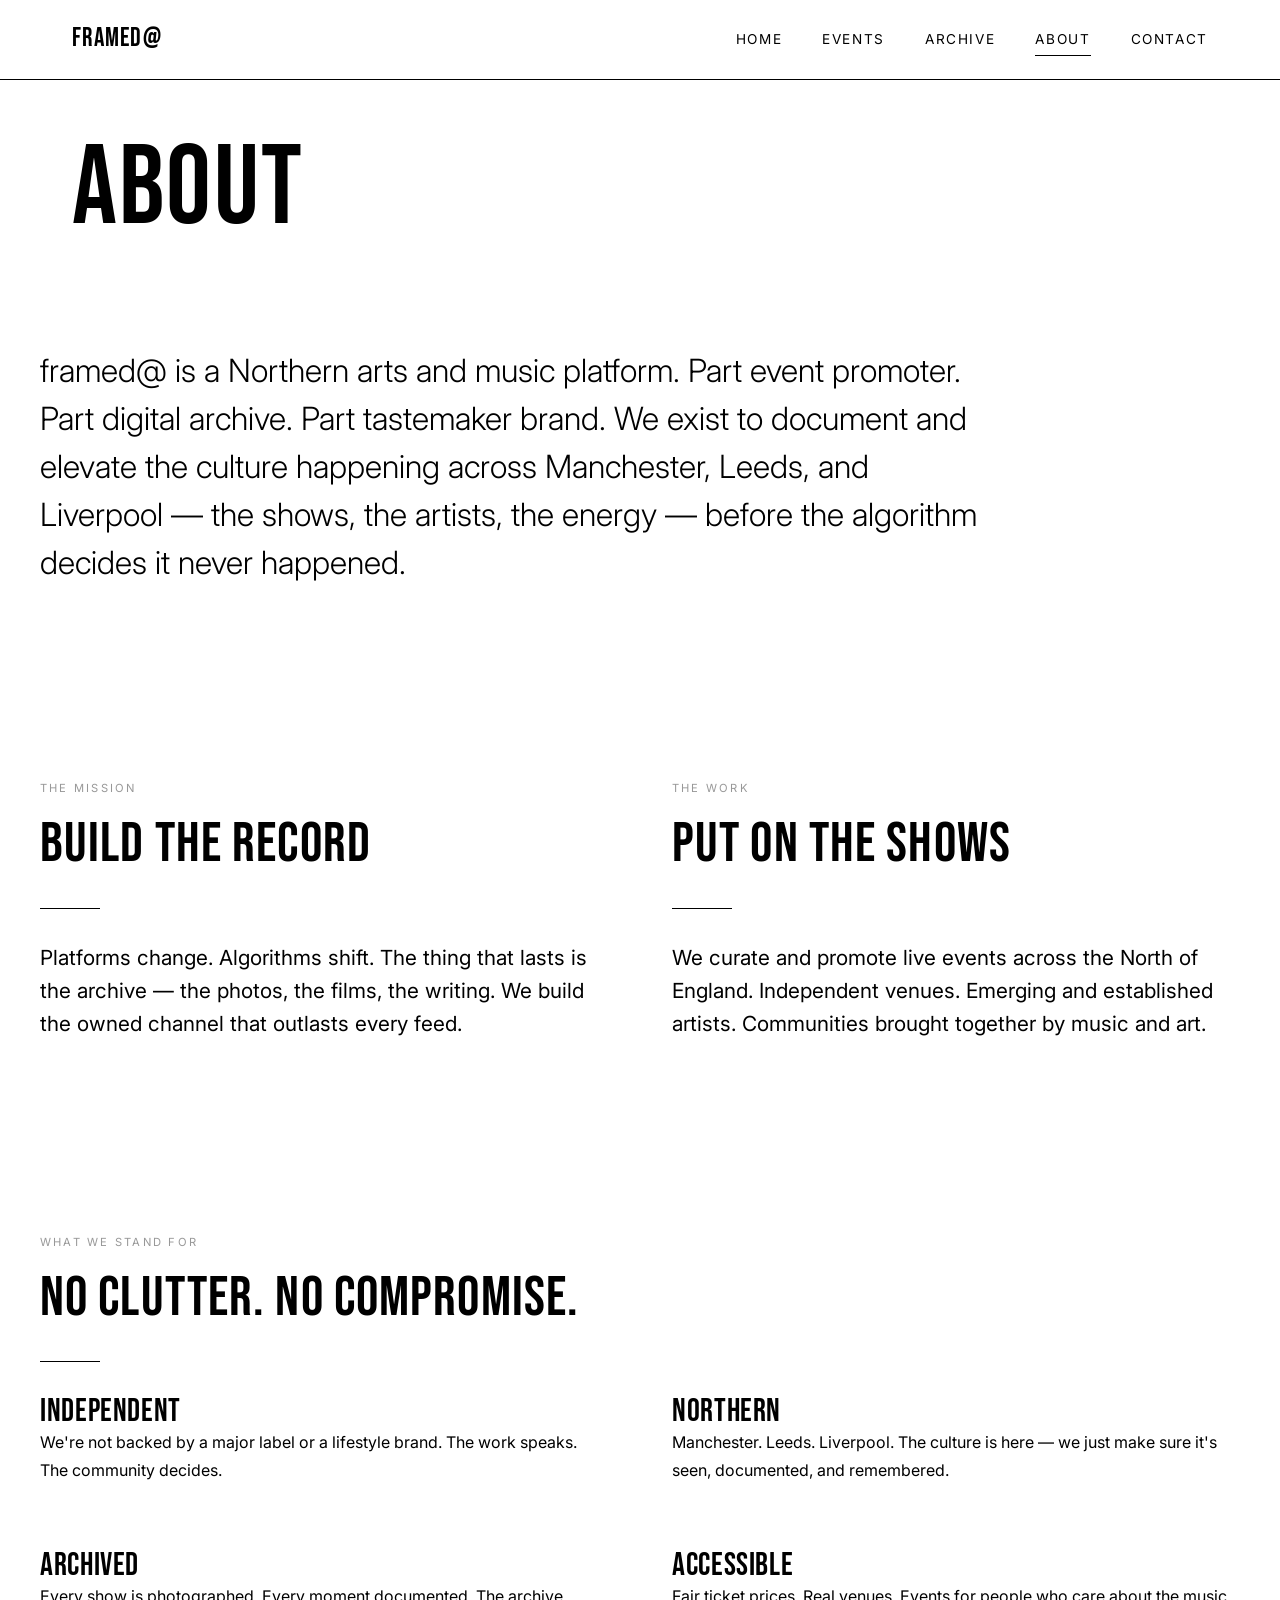
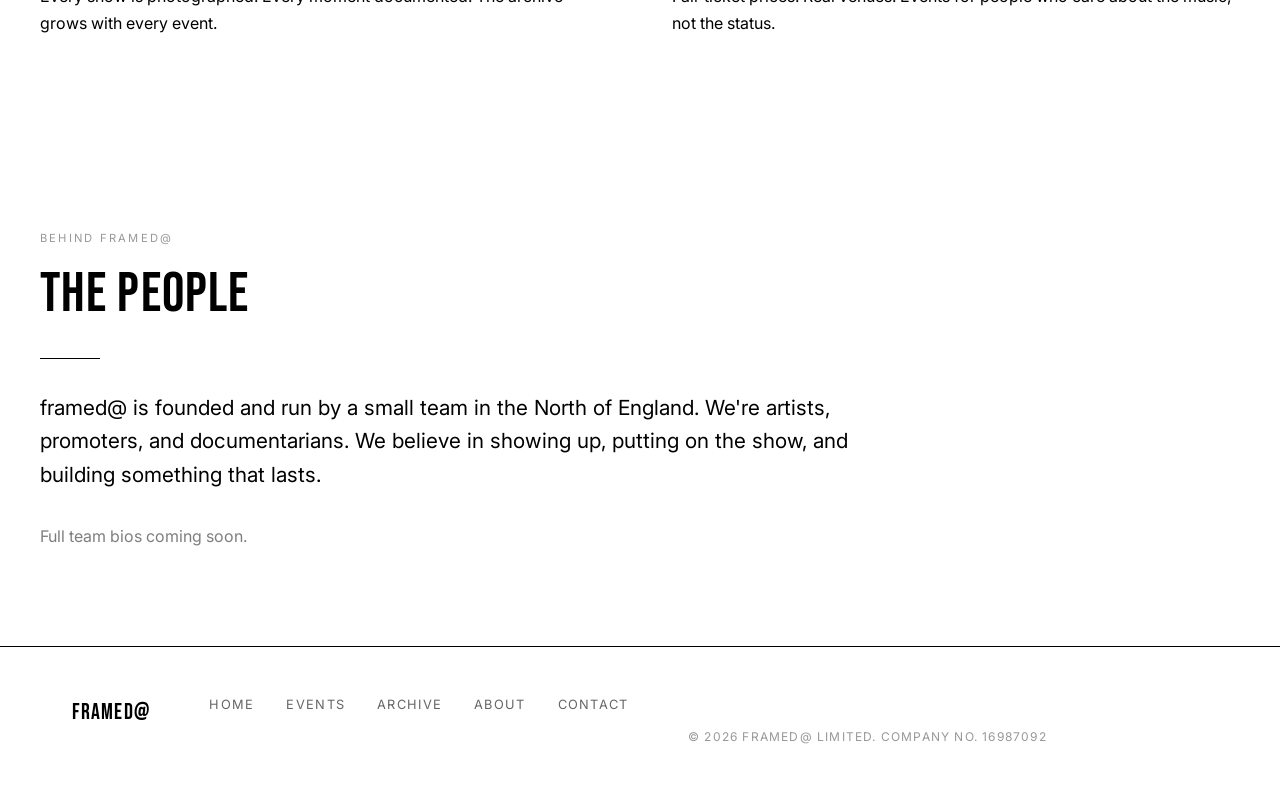
==== pages/about.html @ a31ddbcf "feat: add static preview site with all 5 pages - Home: hero with brand statement, upcoming event hig" ====
<!DOCTYPE html>
<html lang="en">
<head>
    <meta charset="UTF-8">
    <meta name="viewport" content="width=device-width, initial-scale=1.0">
    <title>About — framed@</title>
    <meta name="description" content="What framed@ is, who's behind it, and the mission to document the Northern arts scene.">
    <link rel="preconnect" href="https://fonts.googleapis.com">
    <link rel="preconnect" href="https://fonts.gstatic.com" crossorigin>
    <link href="https://fonts.googleapis.com/css2?family=Bebas+Neue&family=Inter:wght@300;400;500&display=swap" rel="stylesheet">
    <link rel="stylesheet" href="../css/styles.css">
</head>
<body>

    <!-- Navigation -->
    <nav class="nav">
        <div class="nav__inner">
            <a href="../index.html" class="nav__brand">framed@</a>
            <button class="nav__toggle" aria-label="Menu">
                <span></span>
                <span></span>
                <span></span>
            </button>
            <div class="nav__links">
                <a href="../index.html" class="nav__link">Home</a>
                <a href="events.html" class="nav__link">Events</a>
                <a href="archive.html" class="nav__link">Archive</a>
                <a href="about.html" class="nav__link nav__link--active">About</a>
                <a href="contact.html" class="nav__link">Contact</a>
            </div>
        </div>
    </nav>

    <!-- Page Header -->
    <header class="page-header container">
        <h1>About</h1>
    </header>

    <!-- Brand Statement -->
    <section class="section--tight container fade-in">
        <p class="about-statement">
            framed@ is a Northern arts and music platform. Part event promoter. Part digital archive. Part tastemaker brand. We exist to document and elevate the culture happening across Manchester, Leeds, and Liverpool — the shows, the artists, the energy — before the algorithm decides it never happened.
        </p>
    </section>

    <!-- Mission -->
    <section class="section container">
        <div class="about-grid fade-in">
            <div>
                <p class="section-label">The Mission</p>
                <h2>Build the record</h2>
                <div class="divider"></div>
                <p class="text-large">
                    Platforms change. Algorithms shift. The thing that lasts is the archive — the photos, the films, the writing. We build the owned channel that outlasts every feed.
                </p>
            </div>
            <div>
                <p class="section-label">The Work</p>
                <h2>Put on the shows</h2>
                <div class="divider"></div>
                <p class="text-large">
                    We curate and promote live events across the North of England. Independent venues. Emerging and established artists. Communities brought together by music and art.
                </p>
            </div>
        </div>
    </section>

    <!-- Values -->
    <section class="section container fade-in">
        <p class="section-label">What We Stand For</p>
        <h2>No clutter. No compromise.</h2>
        <div class="divider"></div>
        <div class="about-grid mt-3">
            <div>
                <h3>Independent</h3>
                <p>We're not backed by a major label or a lifestyle brand. The work speaks. The community decides.</p>
            </div>
            <div>
                <h3>Northern</h3>
                <p>Manchester. Leeds. Liverpool. The culture is here — we just make sure it's seen, documented, and remembered.</p>
            </div>
            <div>
                <h3>Archived</h3>
                <p>Every show is photographed. Every moment documented. The archive grows with every event.</p>
            </div>
            <div>
                <h3>Accessible</h3>
                <p>Fair ticket prices. Real venues. Events for people who care about the music, not the status.</p>
            </div>
        </div>
    </section>

    <!-- Team -->
    <section class="section container fade-in">
        <p class="section-label">Behind framed@</p>
        <h2>The People</h2>
        <div class="divider"></div>
        <p class="text-large mt-2">
            framed@ is founded and run by a small team in the North of England. We're artists, promoters, and documentarians. We believe in showing up, putting on the show, and building something that lasts.
        </p>
        <p class="text-muted mt-3">Full team bios coming soon.</p>
    </section>

    <!-- Footer -->
    <footer class="footer">
        <div class="container footer__inner">
            <span class="footer__brand">framed@</span>
            <div class="footer__links">
                <a href="../index.html" class="footer__link">Home</a>
                <a href="events.html" class="footer__link">Events</a>
                <a href="archive.html" class="footer__link">Archive</a>
                <a href="about.html" class="footer__link">About</a>
                <a href="contact.html" class="footer__link">Contact</a>
            </div>
            <p class="footer__copy">&copy; 2026 framed@ Limited. Company No. 16987092</p>
        </div>
    </footer>

    <script src="../js/main.js"></script>
</body>
</html>
---- css/styles.css ----
/* ============================================
   framed@ — Design System
   Pure black on white. Bold. Minimal.
   ============================================ */

/* --- Reset & Base --- */
*, *::before, *::after {
    margin: 0;
    padding: 0;
    box-sizing: border-box;
}

html {
    scroll-behavior: smooth;
    font-size: 16px;
}

body {
    font-family: 'Inter', -apple-system, BlinkMacSystemFont, 'Segoe UI', sans-serif;
    color: #000000;
    background-color: #FFFFFF;
    line-height: 1.6;
    -webkit-font-smoothing: antialiased;
    -moz-osx-font-smoothing: grayscale;
}

a {
    color: #000000;
    text-decoration: none;
}

ul { list-style: none; }
img { max-width: 100%; display: block; }

/* --- Typography --- */
h1, h2, h3, h4 {
    font-family: 'Bebas Neue', 'Arial Black', sans-serif;
    font-weight: 400;
    text-transform: uppercase;
    letter-spacing: 0.02em;
    line-height: 1.1;
}

h1 { font-size: clamp(3rem, 8vw, 6rem); }
h2 { font-size: clamp(2rem, 5vw, 3.5rem); }
h3 { font-size: clamp(1.4rem, 3vw, 2rem); }

p {
    font-size: 1rem;
    line-height: 1.7;
    max-width: 65ch;
}

.text-large {
    font-size: clamp(1.1rem, 2vw, 1.3rem);
    line-height: 1.6;
}

/* --- Layout --- */
.container {
    max-width: 1200px;
    margin: 0 auto;
    padding: 0 2rem;
}

.section {
    padding: 6rem 0;
}

.section--tight {
    padding: 3rem 0;
}

/* --- Navigation --- */
.nav {
    position: fixed;
    top: 0;
    left: 0;
    right: 0;
    z-index: 1000;
    background: #FFFFFF;
    border-bottom: 1px solid #000000;
    transition: transform 0.3s ease;
}

.nav__inner {
    display: flex;
    align-items: center;
    justify-content: space-between;
    padding: 1.2rem 2rem;
    max-width: 1200px;
    margin: 0 auto;
}

.nav__brand {
    font-family: 'Bebas Neue', sans-serif;
    font-size: 1.6rem;
    text-transform: uppercase;
    letter-spacing: 0.05em;
    font-weight: 400;
}

.nav__links {
    display: flex;
    gap: 2.5rem;
    align-items: center;
}

.nav__link {
    font-family: 'Inter', sans-serif;
    font-size: 0.85rem;
    text-transform: uppercase;
    letter-spacing: 0.12em;
    position: relative;
    padding: 0.2rem 0;
}

.nav__link::after {
    content: '';
    position: absolute;
    bottom: -2px;
    left: 0;
    width: 0;
    height: 1px;
    background: #000000;
    transition: width 0.3s ease;
}

.nav__link:hover::after,
.nav__link--active::after {
    width: 100%;
}

.nav__toggle {
    display: none;
    flex-direction: column;
    gap: 5px;
    background: none;
    border: none;
    cursor: pointer;
    padding: 4px;
}

.nav__toggle span {
    display: block;
    width: 24px;
    height: 2px;
    background: #000000;
    transition: all 0.3s ease;
}

/* Mobile nav */
@media (max-width: 768px) {
    .nav__toggle { display: flex; }

    .nav__links {
        position: fixed;
        top: 0;
        right: -100%;
        width: 100%;
        height: 100vh;
        background: #FFFFFF;
        flex-direction: column;
        justify-content: center;
        gap: 2rem;
        transition: right 0.4s ease;
    }

    .nav__links--open {
        right: 0;
    }

    .nav__link {
        font-size: 1.2rem;
        letter-spacing: 0.15em;
    }

    .nav__toggle--open span:nth-child(1) {
        transform: rotate(45deg) translate(5px, 5px);
    }
    .nav__toggle--open span:nth-child(2) {
        opacity: 0;
    }
    .nav__toggle--open span:nth-child(3) {
        transform: rotate(-45deg) translate(5px, -5px);
    }
}

/* --- Hero --- */
.hero {
    min-height: 100vh;
    display: flex;
    flex-direction: column;
    justify-content: center;
    padding-top: 5rem;
}

.hero__title {
    font-size: clamp(4rem, 15vw, 12rem);
    line-height: 0.9;
    letter-spacing: -0.02em;
}

.hero__subtitle {
    font-family: 'Inter', sans-serif;
    font-size: clamp(1rem, 2.5vw, 1.4rem);
    font-weight: 300;
    text-transform: uppercase;
    letter-spacing: 0.2em;
    margin-top: 1.5rem;
    color: #000000;
}

/* --- Buttons --- */
.btn {
    display: inline-block;
    font-family: 'Inter', sans-serif;
    font-size: 0.8rem;
    text-transform: uppercase;
    letter-spacing: 0.15em;
    padding: 1rem 2.5rem;
    border: 1px solid #000000;
    background: transparent;
    color: #000000;
    cursor: pointer;
    transition: all 0.3s ease;
}

.btn:hover {
    background: #000000;
    color: #FFFFFF;
}

.btn--filled {
    background: #000000;
    color: #FFFFFF;
}

.btn--filled:hover {
    background: transparent;
    color: #000000;
}

.btn--accent {
    border-color: #E63946;
    color: #E63946;
}

.btn--accent:hover {
    background: #E63946;
    color: #FFFFFF;
}

/* --- Event Cards --- */
.events-grid {
    display: grid;
    grid-template-columns: repeat(auto-fill, minmax(340px, 1fr));
    gap: 2rem;
    margin-top: 3rem;
}

.event-card {
    border: 1px solid #000000;
    padding: 2rem;
    transition: background 0.3s ease;
}

.event-card:hover {
    background: #000000;
    color: #FFFFFF;
}

.event-card:hover .btn {
    border-color: #FFFFFF;
    color: #FFFFFF;
}

.event-card:hover .btn:hover {
    background: #FFFFFF;
    color: #000000;
}

.event-card__date {
    font-family: 'Bebas Neue', sans-serif;
    font-size: 0.9rem;
    letter-spacing: 0.15em;
    text-transform: uppercase;
    margin-bottom: 0.5rem;
}

.event-card__title {
    font-family: 'Bebas Neue', sans-serif;
    font-size: 1.8rem;
    margin-bottom: 0.5rem;
}

.event-card__venue {
    font-size: 0.9rem;
    margin-bottom: 0.3rem;
}

.event-card__city {
    font-size: 0.8rem;
    text-transform: uppercase;
    letter-spacing: 0.1em;
    margin-bottom: 1.5rem;
    opacity: 0.7;
}

/* --- Archive Grid --- */
.archive-grid {
    display: grid;
    grid-template-columns: repeat(auto-fill, minmax(280px, 1fr));
    gap: 1px;
    background: #000000;
    margin-top: 3rem;
}

.archive-item {
    aspect-ratio: 4 / 3;
    background: #F0F0F0;
    position: relative;
    overflow: hidden;
    cursor: pointer;
}

.archive-item__overlay {
    position: absolute;
    bottom: 0;
    left: 0;
    right: 0;
    padding: 1.5rem;
    background: linear-gradient(transparent, rgba(0,0,0,0.8));
    color: #FFFFFF;
    transform: translateY(100%);
    transition: transform 0.3s ease;
}

.archive-item:hover .archive-item__overlay {
    transform: translateY(0);
}

.archive-item__label {
    font-family: 'Bebas Neue', sans-serif;
    font-size: 1.2rem;
    letter-spacing: 0.05em;
}

.archive-item__date {
    font-size: 0.75rem;
    text-transform: uppercase;
    letter-spacing: 0.1em;
    opacity: 0.8;
}

/* --- Video Section --- */
.video-embed {
    aspect-ratio: 16 / 9;
    background: #000000;
    display: flex;
    align-items: center;
    justify-content: center;
    color: #FFFFFF;
    font-family: 'Inter', sans-serif;
    font-size: 0.85rem;
    text-transform: uppercase;
    letter-spacing: 0.1em;
    margin-top: 2rem;
}

/* --- Signup Section --- */
.signup {
    background: #000000;
    color: #FFFFFF;
    padding: 5rem 0;
    text-align: center;
}

.signup h2 {
    color: #FFFFFF;
}

.signup p {
    color: rgba(255,255,255,0.7);
    margin: 1rem auto 2rem;
}

.signup__form {
    display: flex;
    gap: 0;
    max-width: 500px;
    margin: 0 auto;
}

.signup__input {
    flex: 1;
    padding: 1rem 1.5rem;
    border: 1px solid #FFFFFF;
    background: transparent;
    color: #FFFFFF;
    font-family: 'Inter', sans-serif;
    font-size: 0.85rem;
    letter-spacing: 0.05em;
    outline: none;
}

.signup__input::placeholder {
    color: rgba(255,255,255,0.4);
    text-transform: uppercase;
    letter-spacing: 0.1em;
    font-size: 0.75rem;
}

.signup__btn {
    padding: 1rem 2rem;
    border: 1px solid #FFFFFF;
    background: #FFFFFF;
    color: #000000;
    font-family: 'Inter', sans-serif;
    font-size: 0.75rem;
    text-transform: uppercase;
    letter-spacing: 0.15em;
    cursor: pointer;
    transition: all 0.3s ease;
}

.signup__btn:hover {
    background: transparent;
    color: #FFFFFF;
}

@media (max-width: 480px) {
    .signup__form {
        flex-direction: column;
    }
}

/* --- Contact Form --- */
.contact-form {
    max-width: 600px;
}

.form-group {
    margin-bottom: 1.5rem;
}

.form-group label {
    display: block;
    font-size: 0.75rem;
    text-transform: uppercase;
    letter-spacing: 0.15em;
    margin-bottom: 0.5rem;
}

.form-group input,
.form-group textarea {
    width: 100%;
    padding: 1rem;
    border: 1px solid #000000;
    background: transparent;
    font-family: 'Inter', sans-serif;
    font-size: 0.95rem;
    outline: none;
    transition: border-color 0.3s ease;
}

.form-group input:focus,
.form-group textarea:focus {
    border-color: #E63946;
}

.form-group textarea {
    min-height: 150px;
    resize: vertical;
}

/* --- Contact Info --- */
.contact-info {
    margin-top: 3rem;
}

.contact-info__item {
    margin-bottom: 1.5rem;
}

.contact-info__label {
    font-size: 0.7rem;
    text-transform: uppercase;
    letter-spacing: 0.15em;
    opacity: 0.5;
    margin-bottom: 0.3rem;
}

.contact-info__value {
    font-size: 1.1rem;
}

.contact-info__value a {
    border-bottom: 1px solid #000000;
    transition: border-color 0.3s ease;
}

.contact-info__value a:hover {
    border-color: #E63946;
    color: #E63946;
}

/* --- About --- */
.about-statement {
    font-size: clamp(1.3rem, 3vw, 2rem);
    line-height: 1.5;
    font-weight: 300;
    max-width: 50ch;
}

.about-grid {
    display: grid;
    grid-template-columns: 1fr 1fr;
    gap: 4rem;
    margin-top: 3rem;
}

@media (max-width: 768px) {
    .about-grid { grid-template-columns: 1fr; gap: 2rem; }
}

/* --- Upcoming Event Highlight --- */
.event-highlight {
    border: 1px solid #000000;
    padding: 3rem;
    margin-top: 3rem;
    display: grid;
    grid-template-columns: auto 1fr auto;
    align-items: center;
    gap: 2rem;
}

.event-highlight__date {
    font-family: 'Bebas Neue', sans-serif;
    font-size: 3rem;
    line-height: 1;
    text-align: center;
}

.event-highlight__date span {
    display: block;
    font-size: 1rem;
    letter-spacing: 0.1em;
}

.event-highlight__details h3 {
    margin-bottom: 0.3rem;
}

.event-highlight__details p {
    font-size: 0.9rem;
    opacity: 0.7;
}

@media (max-width: 768px) {
    .event-highlight {
        grid-template-columns: 1fr;
        text-align: center;
        padding: 2rem;
    }
}

/* --- Page Header --- */
.page-header {
    padding-top: 8rem;
    padding-bottom: 3rem;
}

.page-header h1 {
    font-size: clamp(3rem, 10vw, 7rem);
}

.page-header p {
    margin-top: 1rem;
    opacity: 0.6;
}

/* --- Divider --- */
.divider {
    width: 60px;
    height: 1px;
    background: #000000;
    margin: 2rem 0;
}

/* --- Footer --- */
.footer {
    border-top: 1px solid #000000;
    padding: 3rem 0;
}

.footer__inner {
    display: flex;
    justify-content: space-between;
    align-items: flex-start;
    flex-wrap: wrap;
    gap: 2rem;
}

.footer__brand {
    font-family: 'Bebas Neue', sans-serif;
    font-size: 1.4rem;
    text-transform: uppercase;
    letter-spacing: 0.05em;
}

.footer__links {
    display: flex;
    gap: 2rem;
}

.footer__link {
    font-size: 0.8rem;
    text-transform: uppercase;
    letter-spacing: 0.1em;
    opacity: 0.6;
    transition: opacity 0.3s ease;
}

.footer__link:hover {
    opacity: 1;
}

.footer__copy {
    width: 100%;
    font-size: 0.75rem;
    opacity: 0.4;
    margin-top: 2rem;
    text-transform: uppercase;
    letter-spacing: 0.1em;
}

@media (max-width: 768px) {
    .footer__inner { flex-direction: column; }
    .footer__links { flex-direction: column; gap: 1rem; }
}

/* --- Utility --- */
.mt-1 { margin-top: 0.5rem; }
.mt-2 { margin-top: 1rem; }
.mt-3 { margin-top: 2rem; }
.mt-4 { margin-top: 3rem; }
.mt-5 { margin-top: 4rem; }

.text-center { text-align: center; }
.text-muted { opacity: 0.5; }

/* --- Fade in animation --- */
.fade-in {
    opacity: 0;
    transform: translateY(20px);
    transition: opacity 0.6s ease, transform 0.6s ease;
}

.fade-in--visible {
    opacity: 1;
    transform: translateY(0);
}

/* --- Section Label --- */
.section-label {
    font-size: 0.7rem;
    text-transform: uppercase;
    letter-spacing: 0.2em;
    opacity: 0.4;
    margin-bottom: 1rem;
}
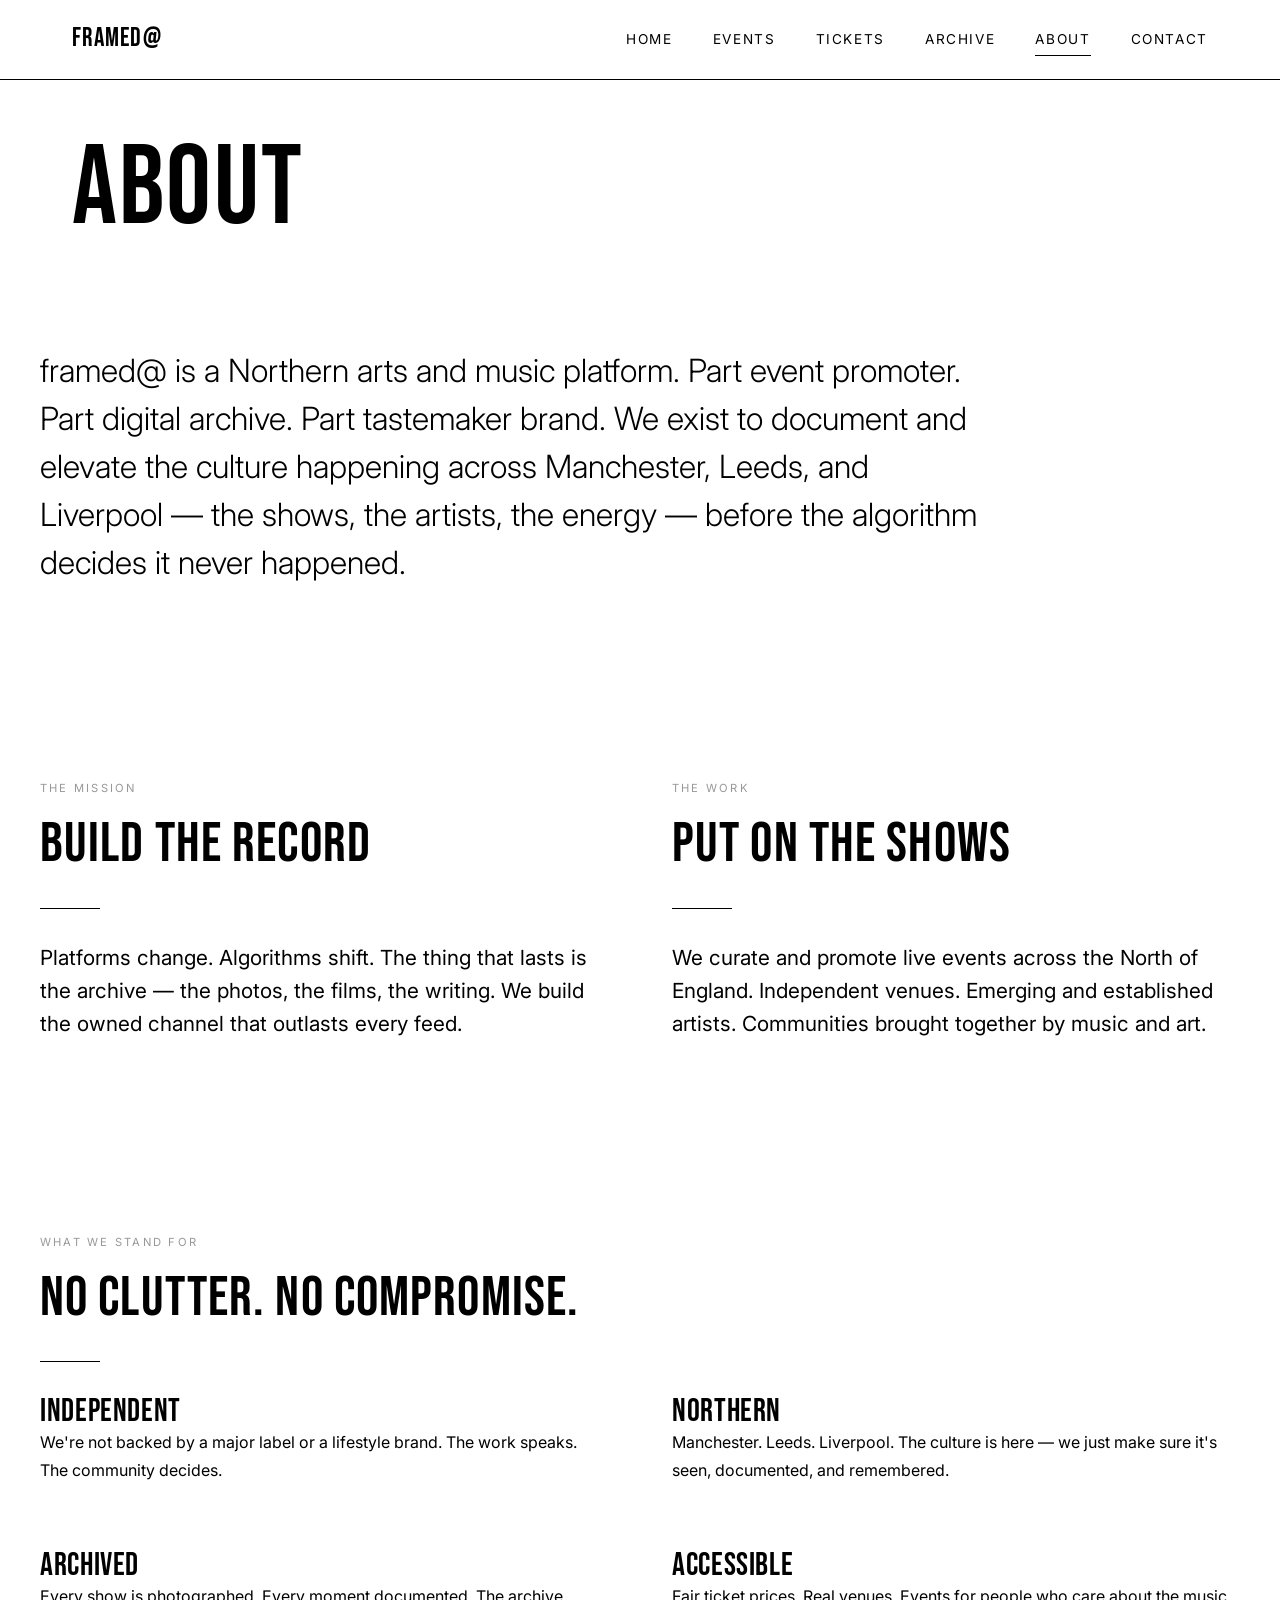
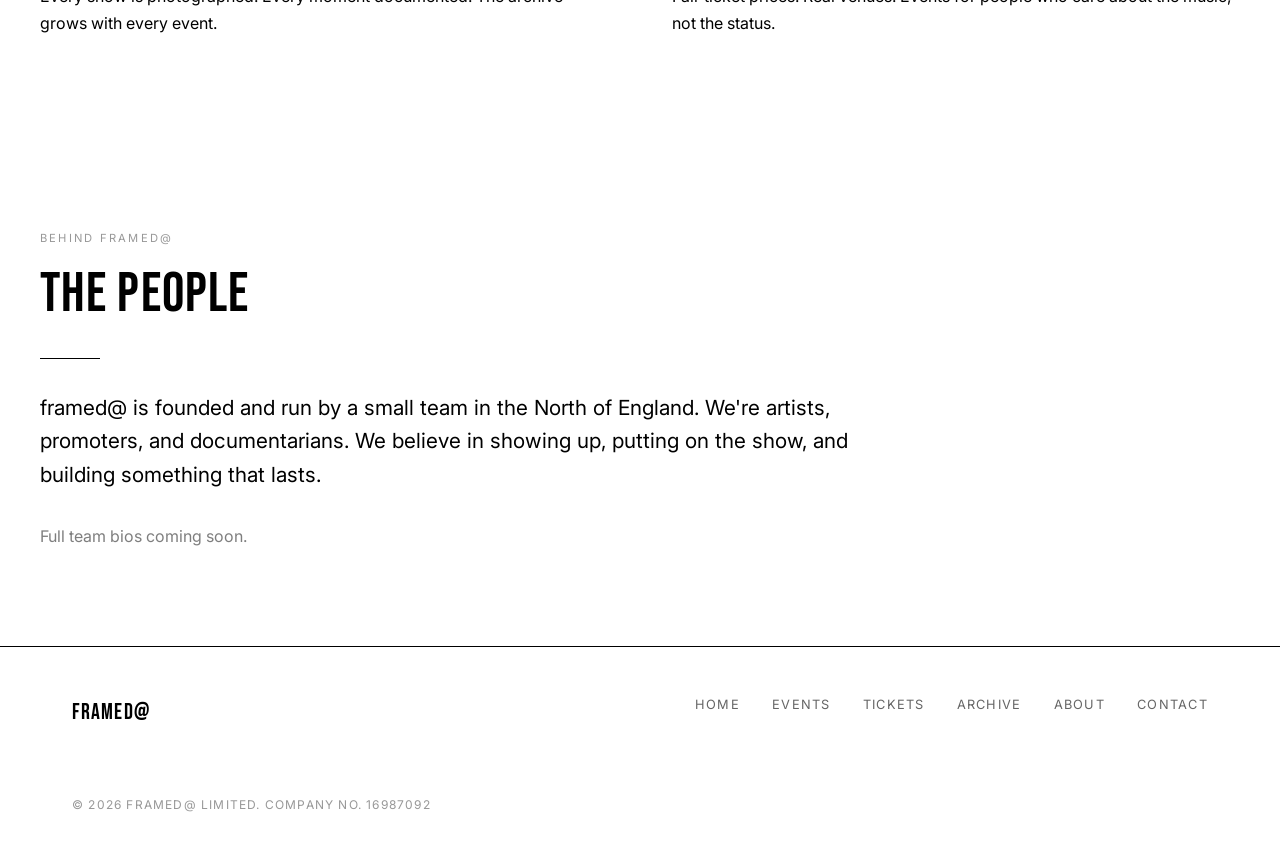
==== commit f85d8b3c: "feat: add archive images, tickets page, and Stripe checkout UI - Add Unsplash placeholder images to " ====
--- a/pages/about.html
+++ b/pages/about.html
@@ -24,6 +24,7 @@
             <div class="nav__links">
                 <a href="../index.html" class="nav__link">Home</a>
                 <a href="events.html" class="nav__link">Events</a>
+                <a href="tickets.html" class="nav__link">Tickets</a>
                 <a href="archive.html" class="nav__link">Archive</a>
                 <a href="about.html" class="nav__link nav__link--active">About</a>
                 <a href="contact.html" class="nav__link">Contact</a>
@@ -108,6 +109,7 @@
             <div class="footer__links">
                 <a href="../index.html" class="footer__link">Home</a>
                 <a href="events.html" class="footer__link">Events</a>
+                <a href="tickets.html" class="footer__link">Tickets</a>
                 <a href="archive.html" class="footer__link">Archive</a>
                 <a href="about.html" class="footer__link">About</a>
                 <a href="contact.html" class="footer__link">Contact</a>
--- a/css/styles.css
+++ b/css/styles.css
@@ -324,6 +324,17 @@
     cursor: pointer;
 }
 
+.archive-item img {
+    width: 100%;
+    height: 100%;
+    object-fit: cover;
+    transition: transform 0.5s ease;
+}
+
+.archive-item:hover img {
+    transform: scale(1.05);
+}
+
 .archive-item__overlay {
     position: absolute;
     bottom: 0;
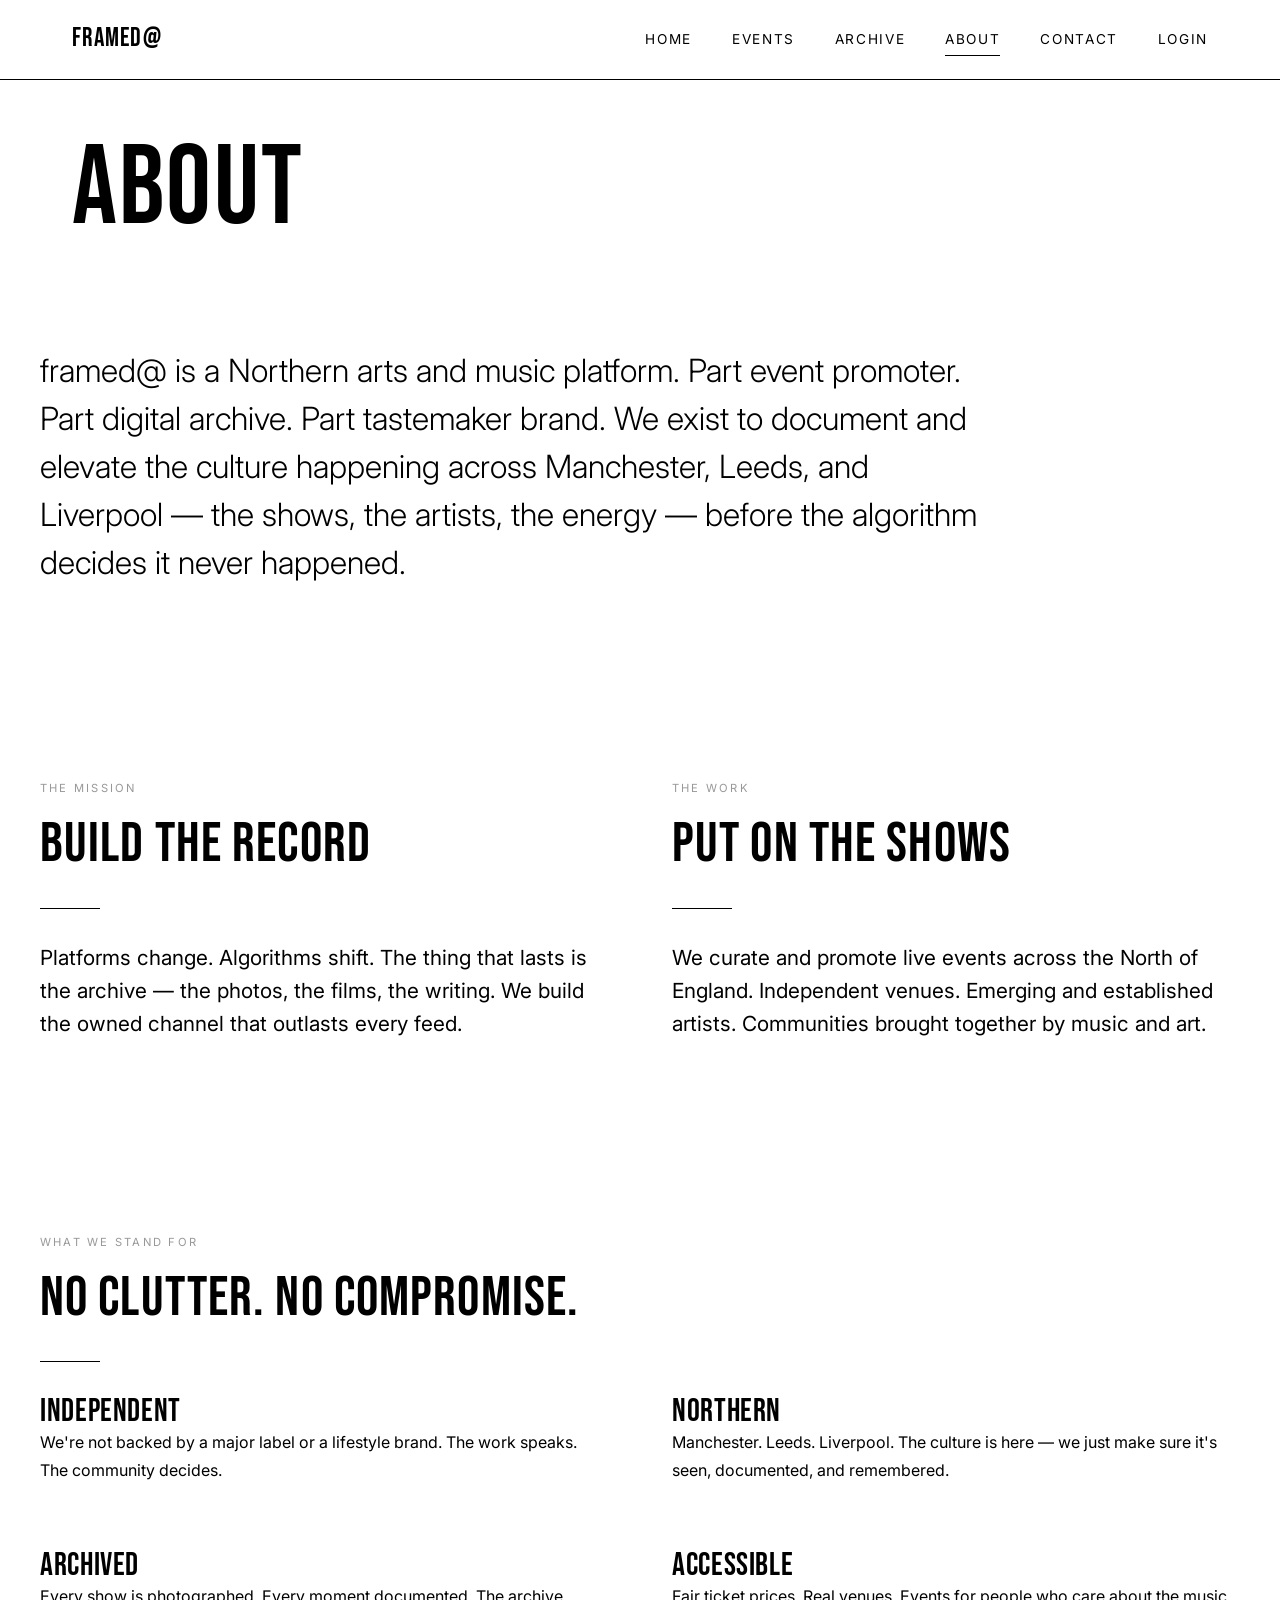
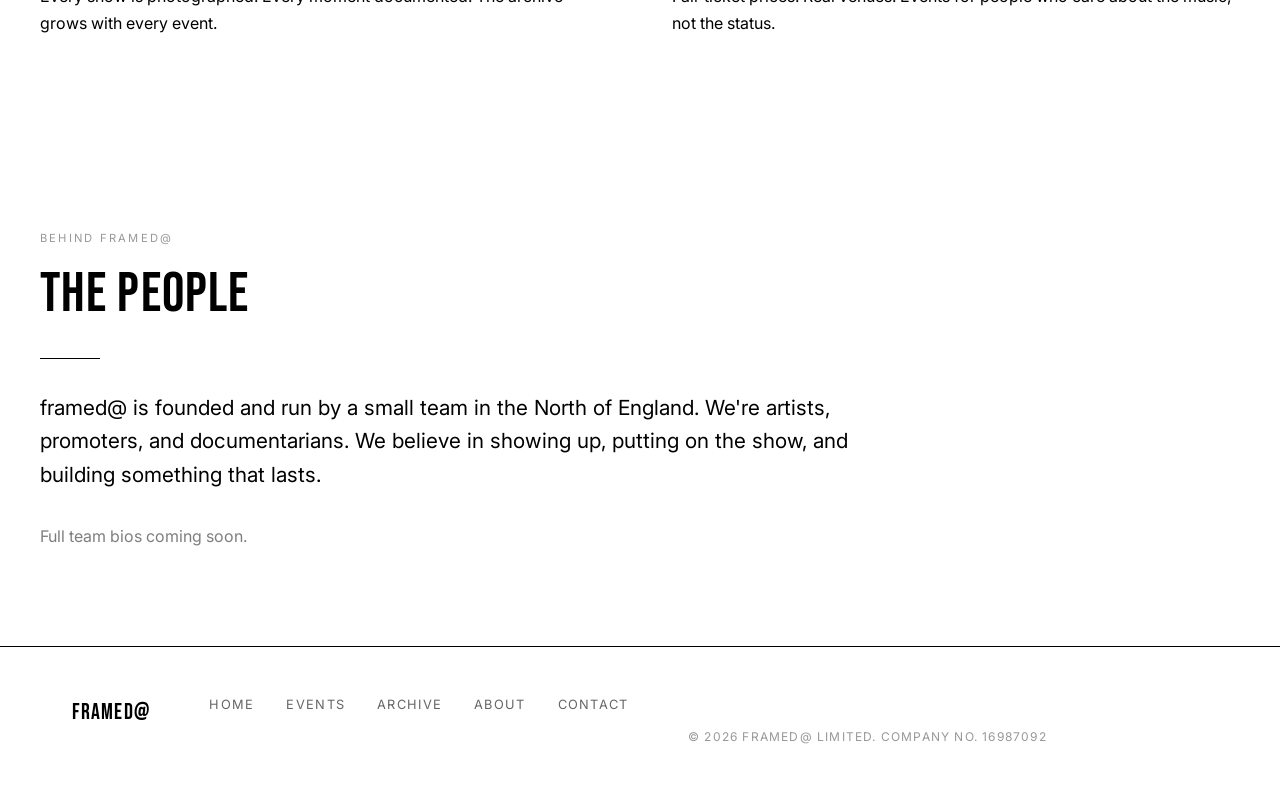
==== commit 7a1acf0a: "refactor: remove Tickets link from navigation for cleaner UI - Remove Tickets from nav and footer on" ====
--- a/pages/about.html
+++ b/pages/about.html
@@ -24,7 +24,6 @@
             <div class="nav__links">
                 <a href="../index.html" class="nav__link">Home</a>
                 <a href="events.html" class="nav__link">Events</a>
-                <a href="tickets.html" class="nav__link">Tickets</a>
                 <a href="archive.html" class="nav__link">Archive</a>
                 <a href="about.html" class="nav__link nav__link--active">About</a>
                 <a href="contact.html" class="nav__link">Contact</a>
@@ -109,7 +108,6 @@
             <div class="footer__links">
                 <a href="../index.html" class="footer__link">Home</a>
                 <a href="events.html" class="footer__link">Events</a>
-                <a href="tickets.html" class="footer__link">Tickets</a>
                 <a href="archive.html" class="footer__link">Archive</a>
                 <a href="about.html" class="footer__link">About</a>
                 <a href="contact.html" class="footer__link">Contact</a>
